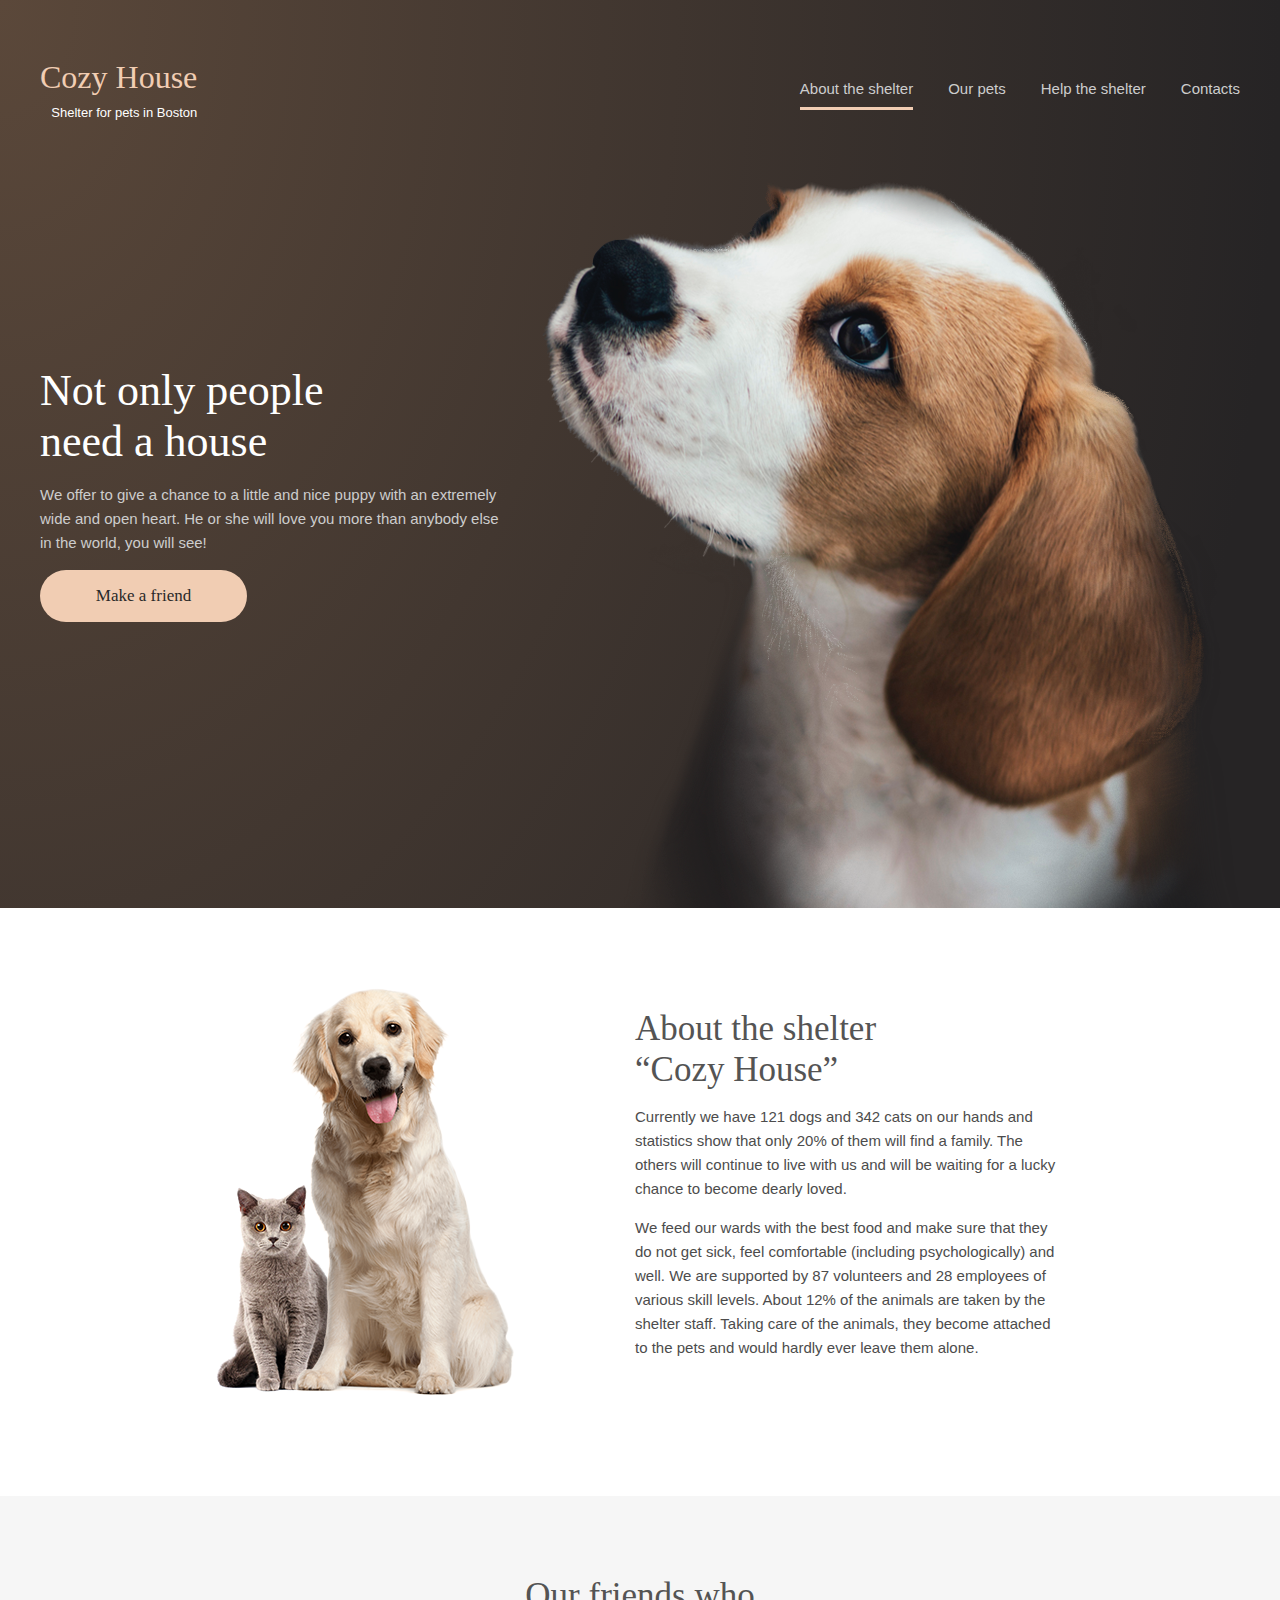
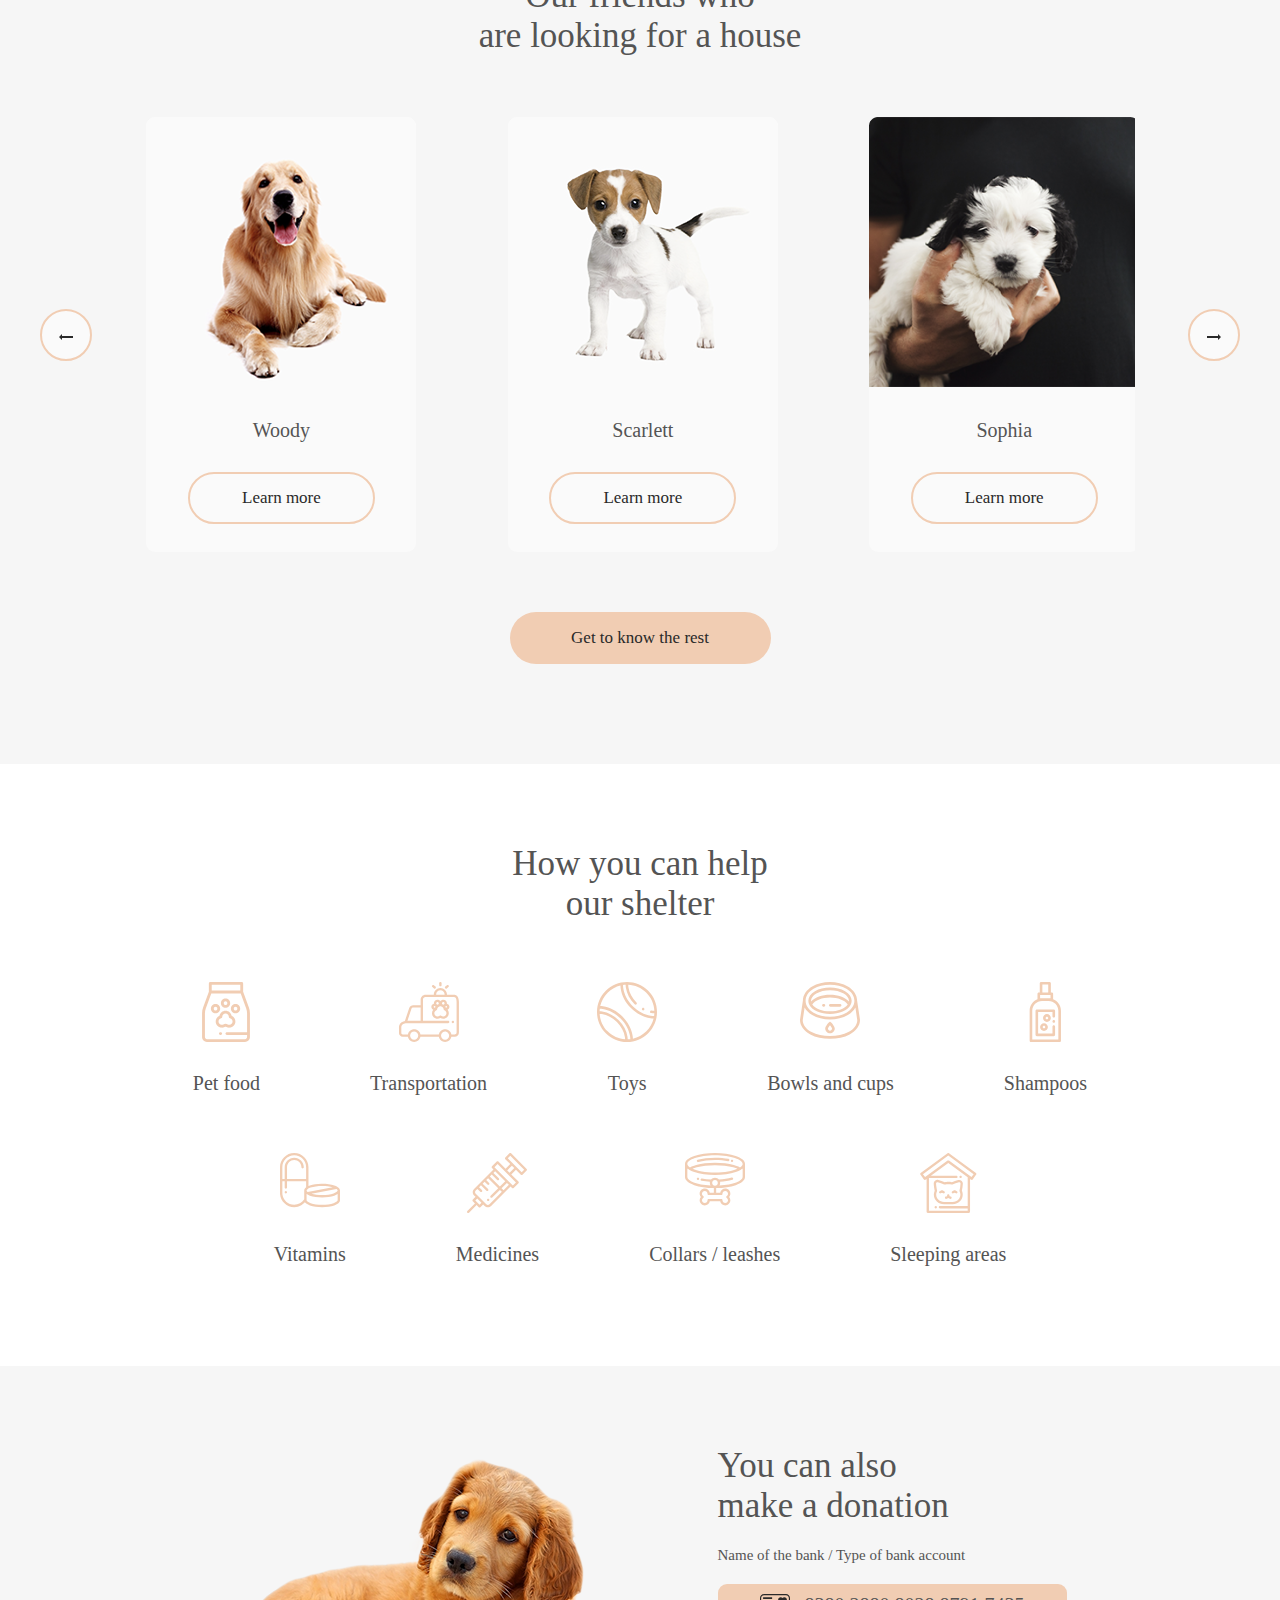
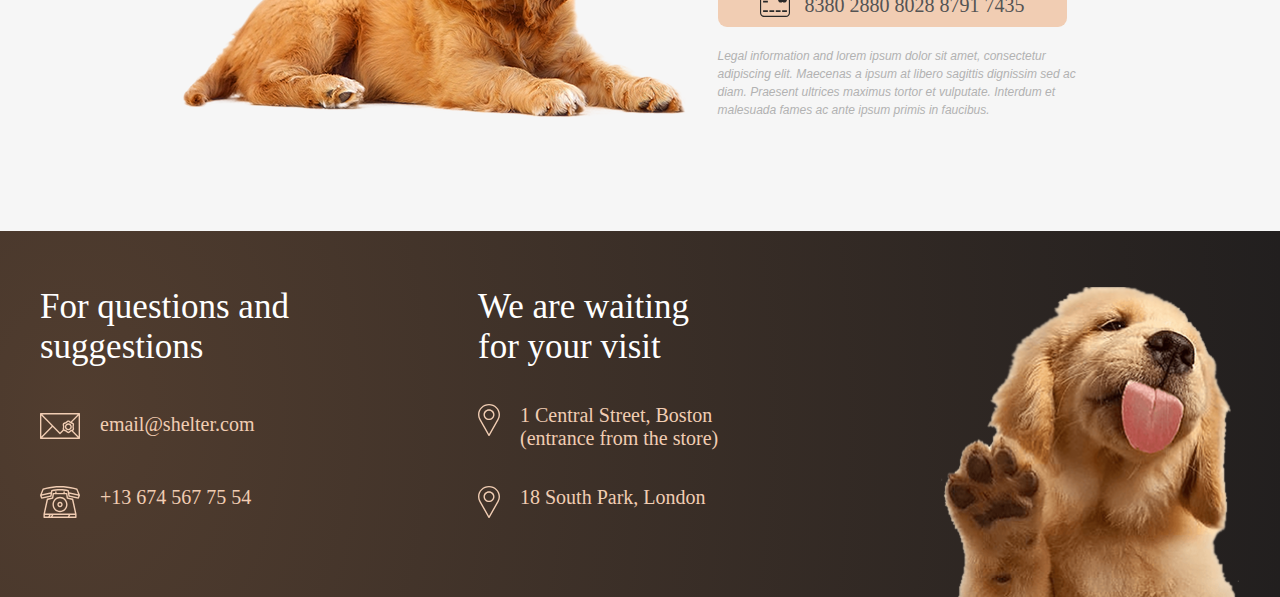
==== html/index.html @ 7e653128 "init: start shelter" ====
<!DOCTYPE html>
<html lang="en">
<head>
    <meta charset="UTF-8">
    <meta http-equiv="X-UA-Compatible" content="IE=edge">
    <meta name="viewport" content="width=device-width, initial-scale=1.0, maximum-scale=1.0, user-scalable=0">
    <link rel="stylesheet" href="../css/normalize.css">
    <link rel="stylesheet" href="../css/style.css">
    <title>Cozy House</title>
</head>
<body>

    <section class="start-background">
        <header class = "header-content">
            <div class="header-content__logo">
                <h1>Cozy House</h1>
                <div class="header-content__subtitle">Shelter for pets in Boston</div>  
            </div>
            
            <nav>
                <ul class="header-content__menu">
                    <li class="active"><a href="index.html">About the shelter</a></li>
                    <li><a href="our-pets.html">Our pets</a></li>
                    <li><a href="#help">Help the shelter</a></li>
                    <li><a href="#footer">Contacts</a></li>
                </ul>
                <div id="open" class="burger">
                    <div class="burger__line"></div>
                    <div class="burger__line"></div>
                    <div class="burger__line"></div>
                </div>     
            </nav>
        </header>
        <div class="start-screen">
            <div class="start-screen__content">
                <h2>Not only people <br> need a house</h2>
                <p class="start-screen_text text">
                    We offer to give a chance to a little and nice puppy with an 
                    extremely wide and open heart. He or she will love you more than 
                    anybody else in the world, you will see!
                </p>
                <a href="#ourfriends"><button class="lets">Make a friend</button></a>
            </div>
            <img src="../img/start-screen-puppy.png" alt="Pappy">
        </div>
    </section>

    <section class="light-xl">
        <div class="about">
            <img src="../img/about-pets.png" alt="About pets">
            <div class="about__text">
                <h3>About the shelter <br>“Cozy House”</h3>
                <p class="about__p">
                    Currently we have 121 dogs and 342 cats on our hands and statistics 
                    show that only 20% of them will find a family. The others will continue 
                    to live with us and will be waiting for a lucky chance to become 
                    dearly loved.
                </p>
                <p class="about__p">
                    We feed our wards with the best food and make sure that they do not 
                    get sick, feel comfortable (including psychologically) and well. 
                    We are supported by 87 volunteers and 28 employees of various skill 
                    levels. About 12% of the animals are taken by the shelter staff. 
                    Taking care of the animals, they become attached to the pets and 
                    would hardly ever leave them alone.
                </p>   
            </div>
        </div>
    </section>

    <section class="light-l" id="ourfriends">
        <div class="our-friends">
            <h3>Our friends who <br> are looking for a house</h3> 
            <div class="slaider">
                <div class="slaider__cards">
                    <div class="slaider__scroll">
                        <!--Тут будут карточки-->
                    </div>
                </div>
                <div class="slaider__buttons">
                    <button class="slaider__left">
                        <object type="image/svg+xml" data="../svg/Arrow-left.svg"></object>
                    </button>
                    <button class="slaider__right">
                        <object type="image/svg+xml" data="../svg/Arrow-right.svg"></object>
                    </button>
                </div>
            </div>
            <a href="our-pets.html"><button class="our-friends__rest">Get to know the rest</button></a>
        </div>
    </section>

    <section class="light-xl" id="help">
        <div class="help-content">
            <h3>How you can help <br> our shelter</h3>
            <div class="list">
                <div class="list__card">
                    <div class="list__svg">
                    <object type="image/svg+xml" data="../svg/pet-food.svg"></object> 
                    </div>
                    <h4>Pet food</h4>  
                </div>
                <div class="list__card">
                    <div class="list__svg">
                        <object type="image/svg+xml" data="../svg/transportation.svg"></object>
                    </div>
                    <h4>Transportation</h4>  
                </div>
                <div class="list__card">
                    <div class="list__svg">
                        <object type="image/svg+xml" data="../svg/toys.svg"></object>
                    </div>
                    <h4>Toys</h4>  
                </div>
                <div class="list__card">
                    <div class="list__svg">
                        <object type="image/svg+xml" data="../svg/bowls-and-cups.svg"></object>
                    </div>
                    <h4>Bowls and cups</h4>  
                </div>
                <div class="list__card">
                    <div class="list__svg">
                        <object type="image/svg+xml" data="../svg/shampoos.svg"></object>
                    </div>
                    <h4>Shampoos</h4>  
                </div>
                <div class="list__card">
                    <div class="list__svg">
                        <object type="image/svg+xml" data="../svg/vitamins.svg"></object>
                    </div>
                    <h4>Vitamins</h4>  
                </div>
                <div class="list__card">
                    <div class="list__svg">
                        <object type="image/svg+xml" data="../svg/medicines.svg"></object>
                    </div>
                    <h4>Medicines</h4>  
                </div>
                <div class="list__card">
                    <div class="list__svg">
                        <object type="image/svg+xml" data="../svg/collars-or-leashes.svg"></object>
                    </div>
                    <h4>Collars / leashes</h4>  
                </div>
                <div class="list__card">
                    <div class="list__svg">
                        <object type="image/svg+xml" data="../svg/sleeping-area.svg"></object>
                    </div>
                    <h4>Sleeping areas</h4>  
                </div>
            </div>
        </div>
    </section>

    <section class="light-l">
        <div class="donation">
            <img src="../img/donation-dog.png" alt="Donation dog">
            <div class="donstion-content">
                <h3>You can also <br> make a donation</h3>
                <h5>Name of the bank / Type of bank account</h5>
                <div class="credit-card">
                    <object type="image/svg+xml" data="../svg/credit-card.svg"></object>
                    <h4>8380 2880 8028 8791 7435</h4>
                </div>
                <p class="donation-text">
                    Legal information and lorem ipsum dolor sit amet, consectetur 
                    adipiscing elit. Maecenas a ipsum at libero sagittis dignissim 
                    sed ac diam. Praesent ultrices maximus tortor et vulputate. 
                    Interdum et malesuada fames ac ante ipsum primis in faucibus.
                </p> 
            </div>
        </div>
    </section>
    
    <footer id="footer">
        <div class="footer-content">
            <div class="footer-content__contacts">
                <h3 class="contacts">For questions and suggestions</h3>
                <div class="footer-content__data">
                    <a href = "mailto: email@shelter.com">
                        <span>
                            <object type="image/svg+xml" data="../svg/mail.svg"></object>    
                        </span>
                    </a>
                    <h4 class="contacts__content">
                        <a href = "mailto: email@shelter.com">
                            email@shelter.com
                        </a>
                    </h4>
                </div>
                <div class="footer-content__data">
                    <a href="tel:+136745677554">
                        <span>
                            <object type="image/svg+xml" data="../svg/phone.svg"></object>
                        </span>
                    </a>
                    <h4 class="contacts__content">
                        <a href="tel:+136745677554">
                            +13 674 567 75 54    
                        </a>
                    </h4>
                </div>
            </div>
            <div class="footer-content__locations">
                <h3 class="contacts">We are waiting <br> for your visit</h3>
                <div class="footer-content__data">
                    <a href="https://goo.gl/maps/kzicEPVbhdgqaN3P7">
                        <span>
                            <object type="image/svg+xml" data="../svg/pin.svg"></object>    
                        </span>  
                    </a>
                    <h4 class="contacts__content">
                        <a href="https://goo.gl/maps/kzicEPVbhdgqaN3P7">
                            1 Central Street, Boston <br> (entrance from the store)
                        </a>
                    </h4>
                </div>
                <div class="footer-content__data">
                    <a href="https://goo.gl/maps/3ALfDhdPq3xuAwoS7">
                        <span>
                            <object type="image/svg+xml" data="../svg/pin.svg"></object>
                        </span>  
                    </a>
                    <h4 class="contacts__content">
                        <a href="https://goo.gl/maps/3ALfDhdPq3xuAwoS7">
                            18 South Park, London    
                        </a>
                    </h4>
                </div>
            </div>
            <img src="../img/footer-puppy.png" alt="Puppy">
        </div>
    </footer>
    <!-- <div class="modal-window">
        <div class="modal">
            <img src="../img/pets-jennifer.png" alt="Pet photo">
            <div class="modal__content">
                <h3>Jennifer</h3>
                <h4>Dog - Labrador</h4>
                <h5>
                    Jennifer is a sweet 2 months old Labrador that is patiently 
                    waiting to find a new forever home. This girl really enjoys 
                    being able to go outside to run and play, but won't hesitate 
                    to play up a storm in the house if she has all of her favorite 
                    toys.
                </h5>
                
                <ul class="modal__content__list">
                    <li><b>Age:</b> 2 months</li>
                    <li><b>Inoculations:</b> none</li>
                    <li><b>Diseases:</b> none</li>
                    <li><b>Parasites:</b> none</li>
                </ul>
            </div>
        </div>
        <button class="modal__close">
            <object type="image/svg+xml" data="../svg/Vector.svg"></object>
        </button>
    </div> -->
    
    <!-- <div class="burger-menu">
        <header class = "header-content">
            <div class="header-content__logo">
                <h1>Cozy House</h1>
                <div class="header-content__subtitle">Shelter for pets in Boston</div>  
            </div>
            <nav>
                <div id="close" class="burger">
                    <div class="burger__line"></div>
                    <div class="burger__line"></div>
                    <div class="burger__line"></div>
                </div>     
            </nav>
        </header>
        <nav>
            <ul class="burger-menu__list">
                <li class="active"><a href="index.html">About the shelter</a></li>
                <li><a href="our-pets.html">Our pets</a></li>
                <li><a href="#help">Help the shelter</a></li>
                <li><a href="#footer">Contacts</a></li>
            </ul>     
        </nav>
    </div> -->

    <script src="../js/scroll.js"></script>
    <script src="../js/burger.js"></script>
    <script src="../js/app.js"></script>
    
</body>
</html>
---- css/style.css ----
html {
  scroll-behavior: smooth;
}

body {
  margin: 0;
  padding: 0;
  font-size: 10px;
}

.about__p {
  font-family: Arial, Helvetica, sans-serif;
  font-weight: 400px;
  color: #4C4C4C;
  font-size: 1.5em;
  line-height: 24px;
  font-style: normal;
}

.text {
  font-family: Arial, Helvetica, sans-serif;
  font-weight: 400px;
  color: #CDCDCD;
  font-size: 1.5em;
  line-height: 24px;
  font-style: normal;
}

.donation-text {
  font-family: Arial, Helvetica, sans-serif;
  font-weight: 400px;
  color: #B2B2B2;
  font-size: 1.2em;
  line-height: 18px;
  font-style: italic;
}

@media (max-width: 768px) {
  .start-screen_text {
    padding: 45px 0;
    margin: 0;
  }
}
@media (max-width: 360px) {
  .start-screen_text {
    max-width: 300px;
    margin: 0 auto;
    padding: 45px 0;
  }
}
@media (max-width: 360px) {
  .donation-description {
    text-align: justify;
    margin: 20px 0;
  }
}
.pet-name {
  font-family: Georgia, "Times New Roman", Times, serif;
  font-weight: 400px;
  font-size: 2em;
  color: #545454;
  margin: 30px 0;
}

h1 {
  margin: 0;
  padding: 0;
  font-family: Georgia, "Times New Roman", Times, serif;
  font-weight: 400;
  font-style: normal;
  font-size: 3.2em;
  color: #F1CDB3;
  letter-spacing: 6%;
}

.logo_subtitle {
  padding-top: 10px;
  font-family: Georgia, "Times New Roman", Times, serif;
  font-weight: 400;
  font-style: normal;
  font-size: 1.3em;
  color: #F1CDB3;
}

h2 {
  margin: 0;
  padding: 0;
  font-family: Georgia, "Times New Roman", Times, serif;
  font-weight: 400;
  font-style: normal;
  font-size: 4.4em;
  color: #FFFFFF;
}

h3 {
  margin: 0;
  padding: 0;
  font-family: Georgia, "Times New Roman", Times, serif;
  font-weight: 400;
  font-style: normal;
  font-size: 3.5em;
  color: #545454;
}

.contacts {
  color: #FFFFFF;
}

h4 {
  font-family: Georgia, "Times New Roman", Times, serif;
  font-weight: 400;
  font-style: normal;
  font-size: 2em;
  line-height: 23px;
  color: #545454;
  padding: 0;
  margin: 0;
}

.contacts__content {
  color: #F1CDB3;
  padding-left: 20px;
}

h5 {
  margin: 20px 0px;
  font-family: Georgia, "Times New Roman", Times, serif;
  font-weight: 400;
  font-style: normal;
  font-size: 1.5em;
  color: #545454;
}

button {
  border: none;
  border-radius: 100px;
  color: #292929;
  font-family: Georgia, "Times New Roman", Times, serif;
  font-size: 1.7em;
  font-style: normal;
  font-weight: 400;
  line-height: 2.21em;
  background-color: #FAFAFA;
  border: 2px solid #F1CDB3;
  height: 52px;
  width: 187px;
  transition: all 0.5s ease;
  cursor: pointer;
}

button:hover {
  background-color: #FDDCC4;
  border: #FDDCC4;
}

.lets {
  background-color: #F1CDB3;
  border: none;
  width: 207px;
  height: 52px;
  transition: all 0.5s ease;
}
.lets a {
  text-decoration: none;
  transition: all 0.5s ease;
  color: #292929;
  font-family: Georgia, "Times New Roman", Times, serif;
  font-size: 17px;
}

.our-friends__rest {
  background-color: #F1CDB3;
  border: none;
  height: 52px;
  width: 261px;
}
.our-friends__rest a {
  text-decoration: none;
  color: #292929;
  font-family: Georgia, "Times New Roman", Times, serif;
}

.slaider__left {
  width: 52px;
  z-index: 2;
}

.slaider__right {
  width: 52px;
  z-index: 2;
}

.modal__close {
  width: 52px;
  margin-left: -10px;
  background: none;
}

.list {
  max-width: 1086px;
  margin: 0 auto;
  display: flex;
  flex-wrap: wrap;
  justify-content: center;
}
@media (max-width: 768px) {
  .list {
    display: flex;
    justify-content: space-between;
    max-width: 630px;
    height: 449px;
    margin-top: 60px;
  }
}
@media (max-width: 360px) {
  .list {
    height: 585px;
    max-width: 290px;
    margin-top: 12px;
    margin-bottom: 42px;
  }
}

.list__card {
  display: inline-block;
  text-align: center;
  vertical-align: bottom;
  margin: 0 50px;
  padding: 58px 5px 0px 5px;
}
@media (max-width: 768px) {
  .list__card {
    display: block;
    width: 170px;
    margin: 0px;
    padding: 0;
  }
}
@media (max-width: 360px) {
  .list__card {
    display: block;
    max-width: 130px;
    height: 87px;
    margin-top: 30px;
    padding: 0;
    text-align: center;
  }
}
@media (max-width: 360px) {
  .list__card h4 {
    font-size: 15px;
  }
}

.list__svg {
  height: 60px;
  margin-bottom: 30px;
}
@media (max-width: 360px) {
  .list__svg {
    height: 50px;
    width: 50px;
    margin: 0 auto 20px;
  }
}

.card {
  display: inline-block;
  text-align: center;
  background-color: #FAFAFA;
  height: 435px;
  transition: 1s;
  border-radius: 9px;
}
.card.card_show {
  opacity: 1;
}
.card button {
  margin-bottom: 30px;
}

.our-pets__cards {
  max-width: 1200px;
  margin: 0 auto;
  padding-top: 45px;
  display: flex;
  justify-content: space-between;
  flex-wrap: wrap;
}
@media (max-width: 768px) {
  .our-pets__cards {
    max-width: 580px;
    height: 1365px;
  }
}
@media (max-width: 360px) {
  .our-pets__cards {
    max-width: 270px;
  }
}

.credit-card {
  display: flex;
  justify-content: center;
  align-items: center;
  height: 43px;
  width: 349px;
  top: 147px;
  border-radius: 9px;
  padding: 10px, 15px;
  background: #F1CDB3;
  margin-bottom: 20px;
}
@media (max-width: 360px) {
  .credit-card {
    max-width: 281px;
    margin: 0 auto;
  }
}
.credit-card object {
  margin-right: 15px;
}

.slaider__cards {
  margin: 0 auto;
  height: 435px;
  max-width: 990px;
  overflow: hidden;
  background-color: #F6F6F6;
  z-index: 1;
}

@media (max-width: 768px) {
  .slaider__cards {
    max-width: 580px;
  }
}
@media (max-width: 360px) {
  .slaider__cards {
    max-width: 270px;
  }
}
.slaider {
  max-width: 1200px;
  height: 435px;
  margin: 60px auto;
}
@media (max-width: 768px) {
  .slaider {
    max-width: 708px;
    flex-direction: column;
    align-items: center;
    height: 437px;
    margin: 42px auto 60px;
  }
}
@media (max-width: 360px) {
  .slaider {
    height: 507px;
    margin: 42px auto;
  }
}

.slaider__scroll {
  margin: 0 auto;
  height: 435px;
  width: 2800px;
  display: flex;
  justify-content: space-between;
  position: relative;
  left: -360px;
}
@media (max-width: 768px) {
  .slaider__scroll {
    max-width: 2440px;
    left: -310px;
  }
}
@media (max-width: 360px) {
  .slaider__scroll {
    max-width: 2160px;
    left: -270px;
  }
}

.slaider__buttons {
  position: relative;
  bottom: 243px;
  max-width: 1200px;
  display: flex;
  justify-content: space-between;
  z-index: 10;
}
@media (max-width: 768px) {
  .slaider__buttons {
    max-width: 708px;
  }
}
@media (max-width: 360px) {
  .slaider__buttons {
    margin: 20px auto 0;
    max-width: 184px;
    position: static;
    bottom: 0px;
  }
}

.modal-window {
  position: fixed;
  width: 952px;
  height: 552px;
  display: flex;
  z-index: 20;
  transition: 1s;
  opacity: 0;
  transform: translateY(-20px);
}
.modal-window.modal-window_show {
  opacity: 1;
  transform: translateY(0px);
}
.modal-window .modal {
  margin-top: 52px;
  width: 900px;
  height: 500px;
  border-radius: 9px;
  background-color: #FAFAFA;
  display: flex;
  justify-content: space-between;
}
.modal-window .modal .modal__content {
  width: 350px;
  height: 362px;
  margin-top: 50px;
  margin-right: 20px;
}
.modal-window .modal .modal__content h3 {
  color: black;
}
.modal-window .modal .modal__content h4 {
  padding-top: 10px;
  color: black;
}
.modal-window .modal .modal__content h5 {
  margin: 0;
  padding-top: 40px;
  color: black;
}
.modal-window .modal .modal__content .modal__content__list {
  padding-inline-start: 15px;
  margin-top: 40px;
  font-size: 1.5em;
  font-family: Georgia, "Times New Roman", Times, serif;
  color: black;
}
.modal-window .modal .modal__content .modal__content__list ::marker {
  color: #F1CDB3;
  font-size: 14px;
}
.modal-window .modal .modal__content .modal__content__list li {
  padding: 5px 0;
}

.blackout {
  position: fixed;
  top: 0px;
  left: 0px;
  width: 100%;
  height: 100%;
  display: flex;
  align-items: center;
  justify-content: center;
  background-color: rgba(41, 41, 41, 0.6);
  z-index: 10;
}

.paginator {
  margin: 45px auto 100px;
  width: 340px;
  height: 52px;
  display: flex;
  justify-content: space-between;
}
@media (max-width: 360px) {
  .paginator {
    max-width: 300px;
    margin: 42px auto;
  }
}

.paginator__button {
  width: 52px;
}

.inactive {
  width: 52px;
  border: 2px solid #CDCDCD;
  color: #CDCDCD;
  cursor: auto;
}
.inactive:hover {
  background: none;
  border: 2px solid #CDCDCD;
}

.burger {
  height: 22px;
  display: flex;
  flex-direction: column;
  justify-content: space-between;
  transition: all 1s ease;
}
@media (min-width: 360px) {
  .burger {
    display: none;
  }
}

.active-burger {
  transform: rotate(-90deg);
}

.burger__line {
  width: 30px;
  height: 2px;
  background-color: #F1CDB3;
}

.burger__line_page2 {
  width: 30px;
  height: 2px;
  background-color: black;
}

.burger-menu {
  position: fixed;
  top: 0;
  display: flex;
  flex-direction: column;
  width: 320px;
  height: 100%;
  overflow: auto;
  background-color: #292929;
  transition: all 1s ease;
  opacity: 0;
}
.burger-menu .header-content {
  margin-bottom: 0px;
}
.burger-menu.burger-menu_show {
  opacity: 1;
  transform: translateX(-320px);
  position: fixed;
  top: 0;
}
@media (min-width: 360px) {
  .burger-menu {
    display: none;
  }
}

.burger-menu__list {
  text-align: center;
  max-width: 243px;
  height: 327px;
  margin: 158px auto 0;
  padding-inline-start: 0;
}
.burger-menu__list li {
  margin-bottom: 43px;
  list-style: none;
}
.burger-menu__list li.active {
  border-bottom: solid 3px #F1CDB3;
}
.burger-menu__list li a {
  text-decoration: none;
  font-family: Arial, Helvetica, sans-serif;
  font-weight: 400px;
  color: #FAFAFA;
  font-size: 3.2em;
  line-height: 160%;
  font-style: normal;
}

.blackout-burger {
  position: fixed;
  top: 0px;
  left: 0px;
  width: 100%;
  height: 100%;
  display: flex;
  align-items: center;
  justify-content: center;
  background-color: rgba(41, 41, 41, 0.6);
  z-index: 10;
}

.start-background {
  background: radial-gradient(100% 215.42% at 0% 0%, #5B483A 0%, #262425 100%), linear-gradient(0deg, #211F20, #211F20);
}

.start-screen {
  display: flex;
  justify-content: space-between;
  align-items: center;
  max-width: 1200px;
  margin: 0 auto;
  padding-top: 60px;
}
@media (max-width: 768px) {
  .start-screen {
    flex-direction: column;
    height: 1015px;
    padding-top: 0px;
  }
  .start-screen img {
    width: 569px;
    height: 593px;
    bottom: 0px;
  }
}
@media (max-width: 360px) {
  .start-screen {
    max-width: 300px;
    height: 673px;
    flex-direction: column;
    text-align: center;
    margin: 0 auto;
    padding: 0;
  }
  .start-screen img {
    padding-left: 10px;
    width: 260px;
    height: 272px;
  }
}

.start-screen__content {
  width: 460px;
  padding-bottom: 100px;
}
@media (max-width: 360px) {
  .start-screen__content {
    margin-bottom: 105px;
    margin-top: 0px;
    padding: 0;
    height: 296px;
  }
  .start-screen__content h2 {
    font-size: 2.5em;
    line-height: 130%;
  }
  .start-screen__content p {
    font-size: 1.5em;
  }
}

.light-xl {
  background-color: #FFFFFF;
}

.about {
  display: flex;
  justify-content: space-between;
  align-items: center;
  max-width: 850px;
  height: 408px;
  padding-top: 80px;
  padding-bottom: 100px;
  margin: 0 auto;
}
@media (max-width: 768px) {
  .about {
    flex-direction: column-reverse;
    max-width: 437px;
    height: 868px;
    margin: 0 auto;
  }
}
@media (max-width: 360px) {
  .about {
    flex-direction: column-reverse;
    max-width: 300px;
    height: 875px;
    margin: 0 auto;
    padding: 42px 0;
  }
  .about h3 {
    text-align: center;
  }
  .about p {
    text-align: justify;
  }
}

.about__text {
  max-width: 430px;
}

.light-l {
  background-color: #F6F6F6;
}

.our-friends {
  max-width: 1200px;
  padding-top: 80px;
  padding-bottom: 100px;
  text-align: center;
  margin: 0 auto;
}
@media (max-width: 360px) {
  .our-friends {
    padding-top: 42px;
    padding-bottom: 42px;
  }
}

@media (max-width: 360px) {
  h3 {
    font-size: 25px;
  }
}
.help-content {
  max-width: 1200px;
  padding-top: 80px;
  padding-bottom: 100px;
  text-align: center;
  margin: 0 auto;
}
@media (max-width: 360px) {
  .help-content {
    margin-top: 42px;
    margin-bottom: 42px;
    padding-top: 0px;
    padding-bottom: 0px;
    height: 661px;
  }
}

.donation {
  display: flex;
  justify-content: space-between;
  align-items: center;
  max-width: 915px;
  margin: 0 auto;
  padding-top: 80px;
  padding-bottom: 100px;
}
@media (max-width: 768px) {
  .donation {
    flex-direction: column-reverse;
    max-width: 505px;
  }
}
@media (max-width: 360px) {
  .donation {
    padding-top: 42px;
    padding-bottom: 42px;
  }
}
@media (max-width: 360px) {
  .donation img {
    width: 260px;
    height: 135.2px;
    margin-top: 22px;
  }
}

.donstion-content {
  width: 380px;
  float: left;
}
@media (max-width: 768px) {
  .donstion-content {
    margin-bottom: 60px;
  }
}
@media (max-width: 360px) {
  .donstion-content {
    max-width: 300px;
    margin: 0 auto;
    text-align: center;
  }
  .donstion-content h4 {
    font-size: 1.5em;
  }
}

.our-pets {
  margin: 0 auto;
  display: flex;
  justify-content: center;
  background-color: #F6F6F6;
}

.our-pets__content {
  text-align: center;
  padding-top: 80px;
}
@media (max-width: 360px) {
  .our-pets__content {
    max-width: 300px;
    padding-top: 42px;
  }
}

footer {
  background: radial-gradient(110.67% 538.64% at 5.73% 50%, #513D2F 0%, #1A1A1C 100%), linear-gradient(0deg, #211F20, #211F20);
}

.footer-content {
  display: flex;
  justify-content: space-between;
  max-width: 1200px;
  margin: 0 auto;
  padding-top: 56px;
}
@media (max-width: 768px) {
  .footer-content {
    flex-wrap: wrap;
    justify-content: center;
    max-width: 708px;
    padding-top: 30px;
  }
}

.footer-content__contacts {
  display: flex;
  justify-content: space-between;
  flex-direction: column;
  max-width: 278px;
  height: 234px;
}
@media (max-width: 768px) {
  .footer-content__contacts {
    margin-bottom: 40px;
  }
}
@media (max-width: 360px) {
  .footer-content__contacts {
    max-width: 278px;
    height: 208px;
    text-align: center;
  }
}

.footer-content__locations {
  width: 302px;
  height: 234px;
  display: flex;
  justify-content: space-between;
  flex-direction: column;
}
@media (max-width: 768px) {
  .footer-content__locations {
    padding-left: 60px;
  }
}
@media (max-width: 360px) {
  .footer-content__locations {
    text-align: center;
    max-width: 300px;
    height: 222px;
    margin-bottom: 40px;
    padding-left: 0px;
  }
}

.footer-content__data {
  display: flex;
}
.footer-content__data a {
  display: inline-block;
  position: relative;
  z-index: 1;
}
.footer-content__data a span {
  display: inline-block;
}
.footer-content__data a span object {
  position: relative;
  z-index: -1;
}
@media (max-width: 360px) {
  .footer-content__data {
    margin: 0 auto;
  }
}

.contacts__content a {
  text-decoration: none;
  color: #F1CDB3;
  padding-left: 20px;
  font-family: Georgia, "Times New Roman", Times, serif;
  padding: 0;
  margin: 0;
}

.header-content {
  max-width: 1200px;
  height: 60px;
  padding-top: 60px;
  display: flex;
  justify-content: space-between;
  align-items: center;
  margin: 0 auto;
  z-index: 30;
}

@media (max-width: 768px) {
  .header-content {
    max-width: 708px;
    padding-top: 30px;
    margin-left: 10px;
    margin-right: 53px;
    margin-bottom: 60px;
  }
}
ul.header-content__menu {
  display: flex;
}
ul.header-content__menu li {
  margin-left: 35px;
}
@media (max-width: 360px) {
  ul.header-content__menu {
    display: none;
  }
}

ul.header-content__menu li {
  list-style: none;
}
ul.header-content__menu li.active {
  border-bottom: solid 3px #F1CDB3;
}
ul.header-content__menu li a {
  text-decoration: none;
  transition: all 0.5s ease;
  font-family: Arial, Helvetica, sans-serif;
  font-weight: 400px;
  color: #CDCDCD;
  font-size: 1.5em;
  line-height: 2.4em;
  font-style: normal;
}
@media (max-width: 360px) {
  ul.header-content__menu {
    display: none;
  }
}

.header-content__subtitle {
  padding-top: 10px;
  color: #FFFFFF;
  font-family: Arial, Helvetica, sans-serif;
  font-size: 1.3em;
  letter-spacing: 10%;
}

.header-ourpet {
  max-width: 1200px;
  height: 60px;
  display: flex;
  justify-content: space-between;
  align-items: center;
  margin: 0 auto;
  padding: 30px 0;
}
@media (max-width: 768px) {
  .header-ourpet {
    max-width: 708px;
  }
}
@media (max-width: 360px) {
  .header-ourpet {
    max-width: 260px;
    margin-left: 10px;
    margin-right: 50px;
  }
}

.header-ourpet__title_black {
  margin: 0;
  padding: 0;
  font-family: Georgia, "Times New Roman", Times, serif;
  font-weight: 400;
  font-style: normal;
  font-size: 3.2em;
  color: #545454;
  letter-spacing: 6%;
}

.header-ourpet__subtitle_black {
  padding-top: 10px;
  margin: 0;
  font-family: Georgia, "Times New Roman", Times, serif;
  font-weight: 400;
  font-style: normal;
  font-size: 1.3em;
  color: #292929;
}

.header-ourpet__menu {
  display: flex;
}
.header-ourpet__menu li {
  margin-left: 35px;
}
@media (max-width: 360px) {
  .header-ourpet__menu {
    display: none;
  }
}

ul.header-ourpet__menu li {
  list-style: none;
}
ul.header-ourpet__menu li.active-ourpet {
  border-bottom: solid 3px #F1CDB3;
}
ul.header-ourpet__menu li.active-ourpet a {
  color: #292929;
}
ul.header-ourpet__menu li a {
  text-decoration: none;
  font-family: Arial, Helvetica, sans-serif;
  font-weight: 400px;
  color: #545454;
  font-size: 1.5em;
  line-height: 2.4em;
  font-style: normal;
}
@media (max-width: 360px) {
  ul.header-ourpet__menu li {
    display: none;
  }
}

.active {
  color: #292929;
}

.wrap {
  margin: 0 auto;
  width: 1280px;
  height: 120px;
  display: flex;
  align-items: center;
  justify-content: center;
}

.header-content__logo {
  text-align: right;
}

.header-ourpet__logo {
  text-align: right;
}

/*# sourceMappingURL=style.css.map */
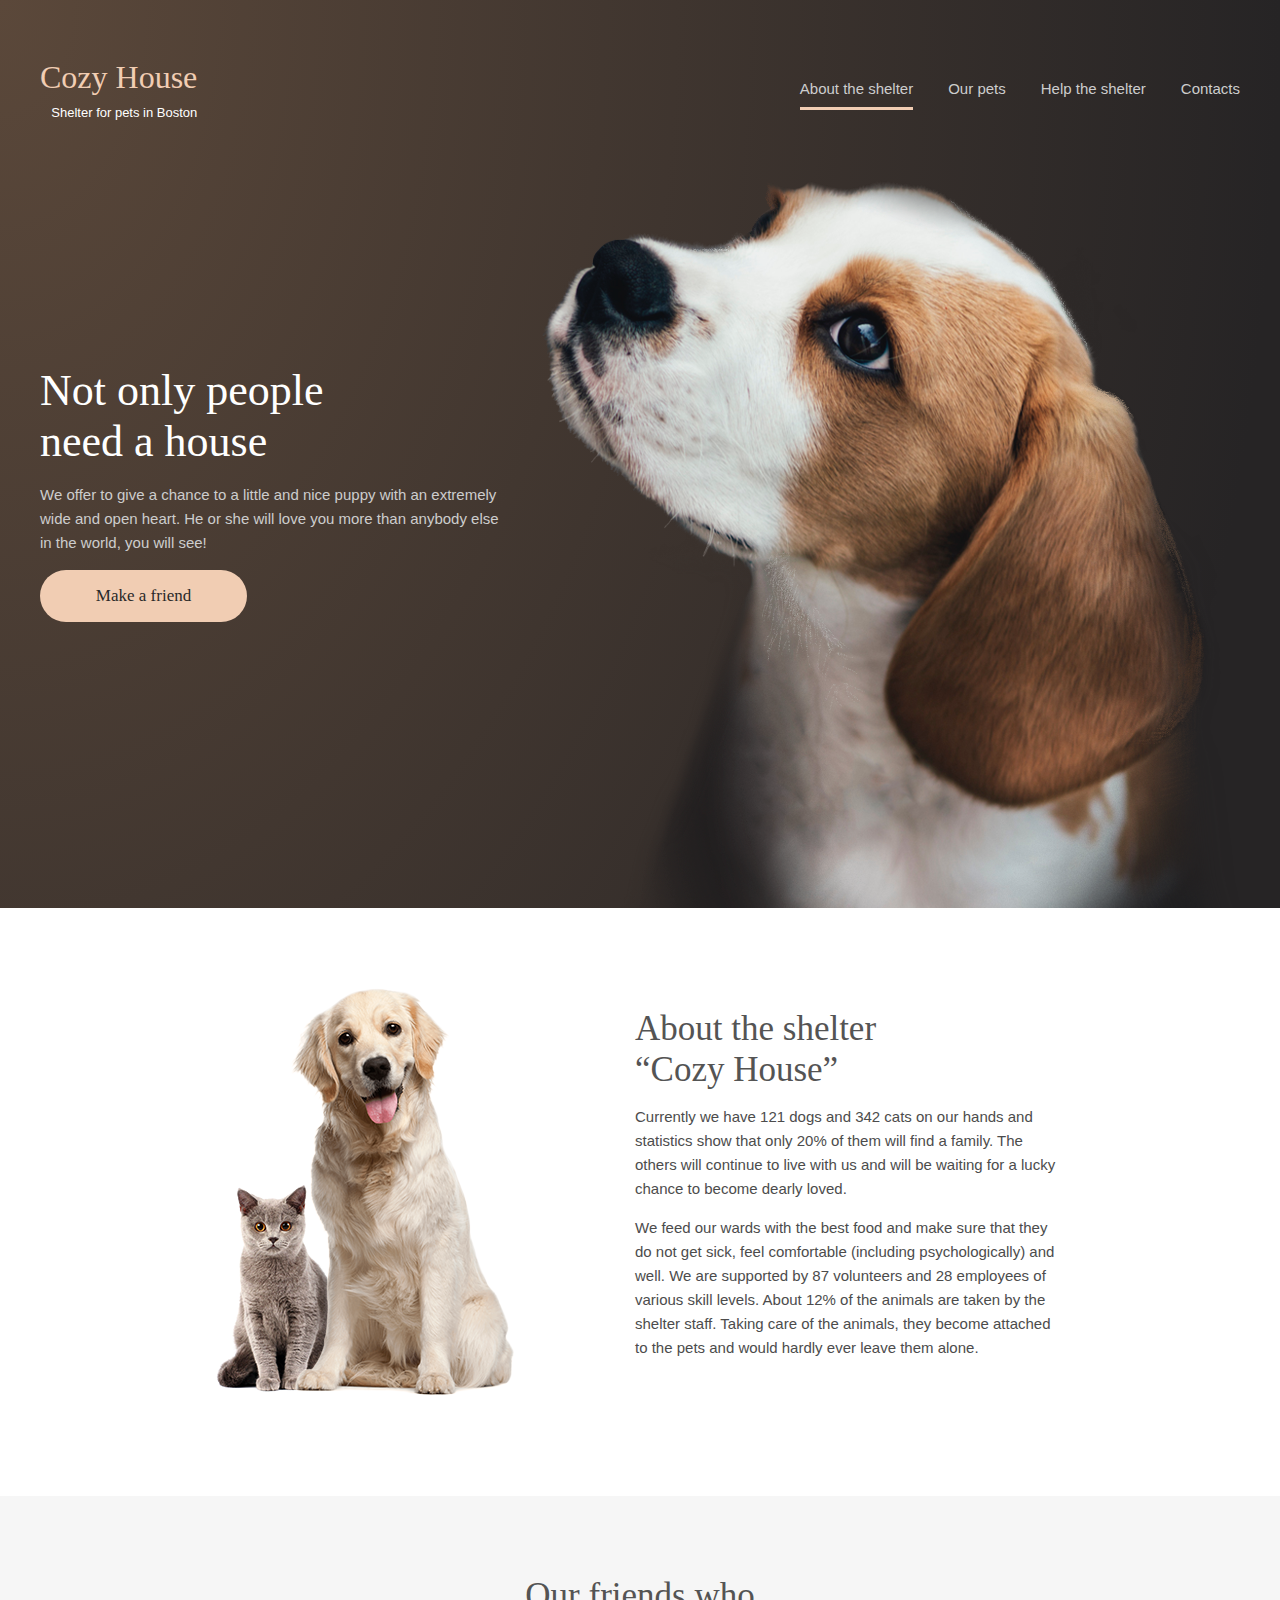
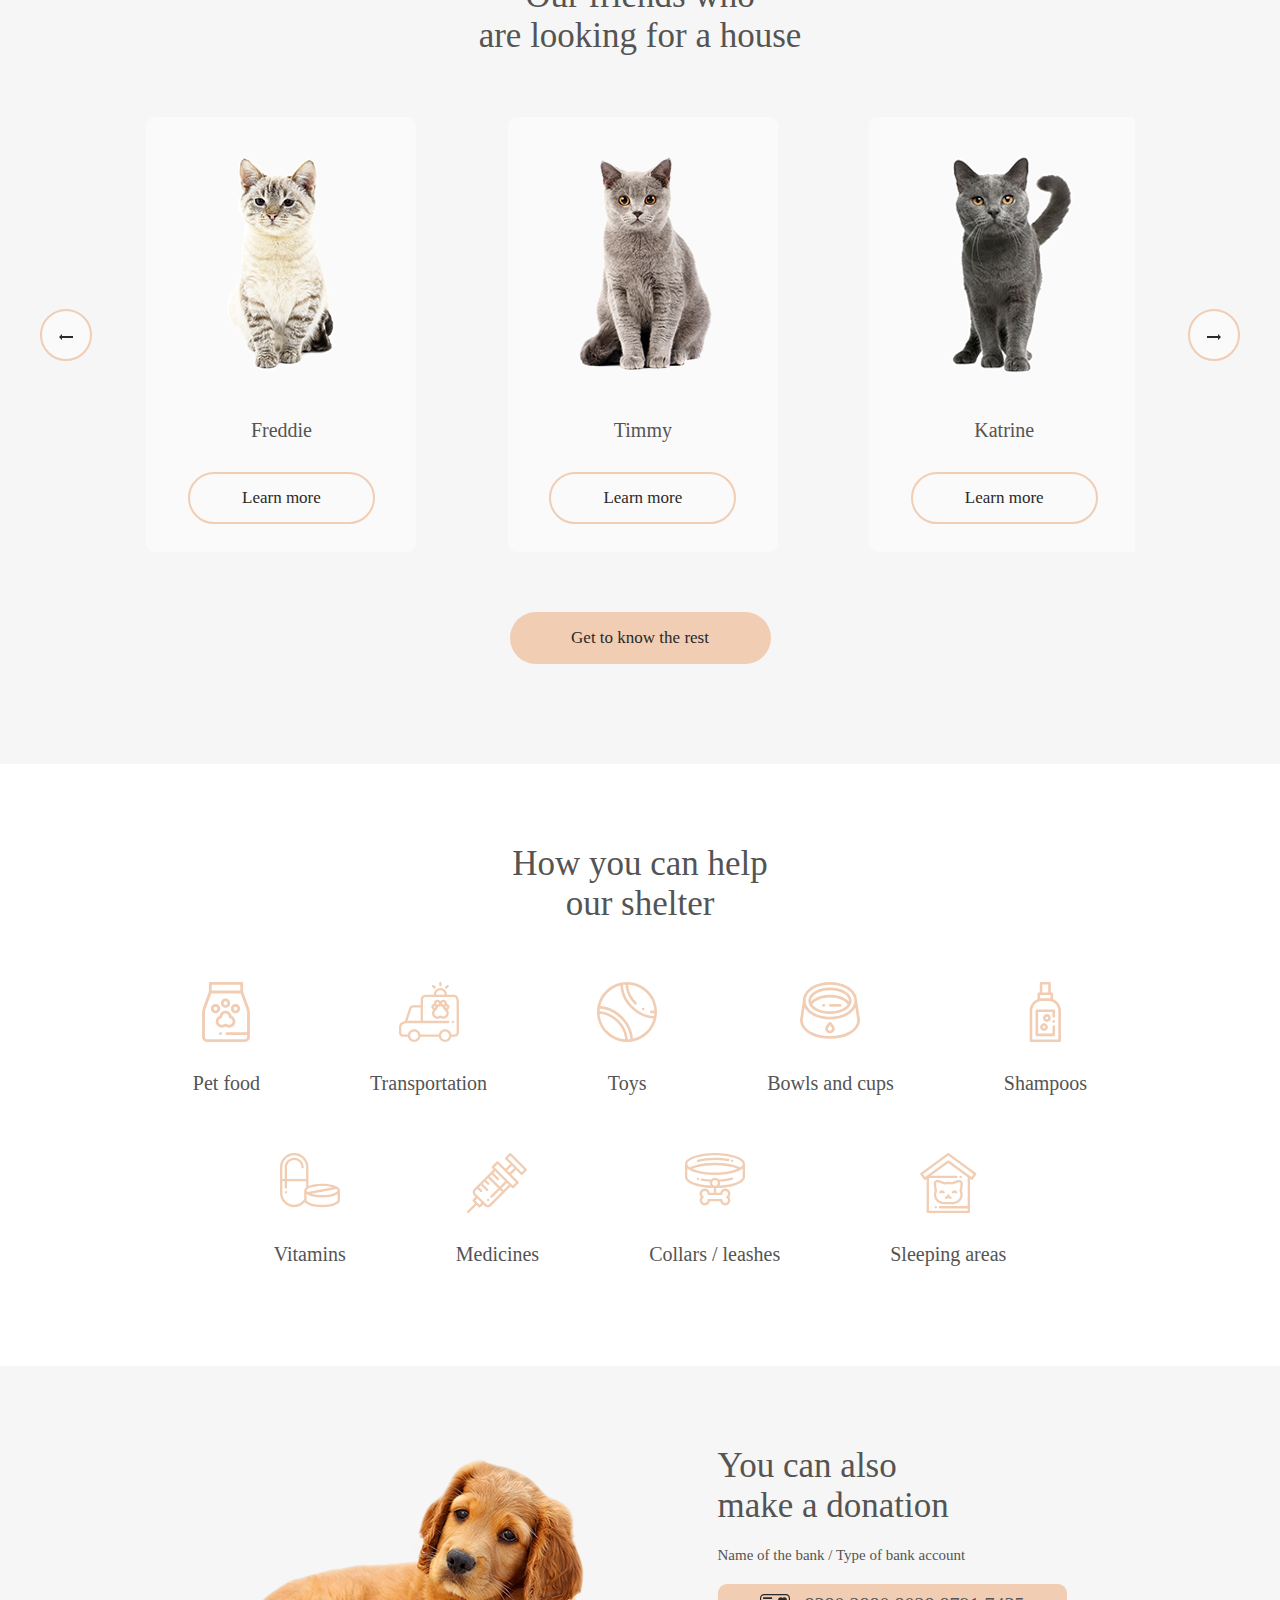
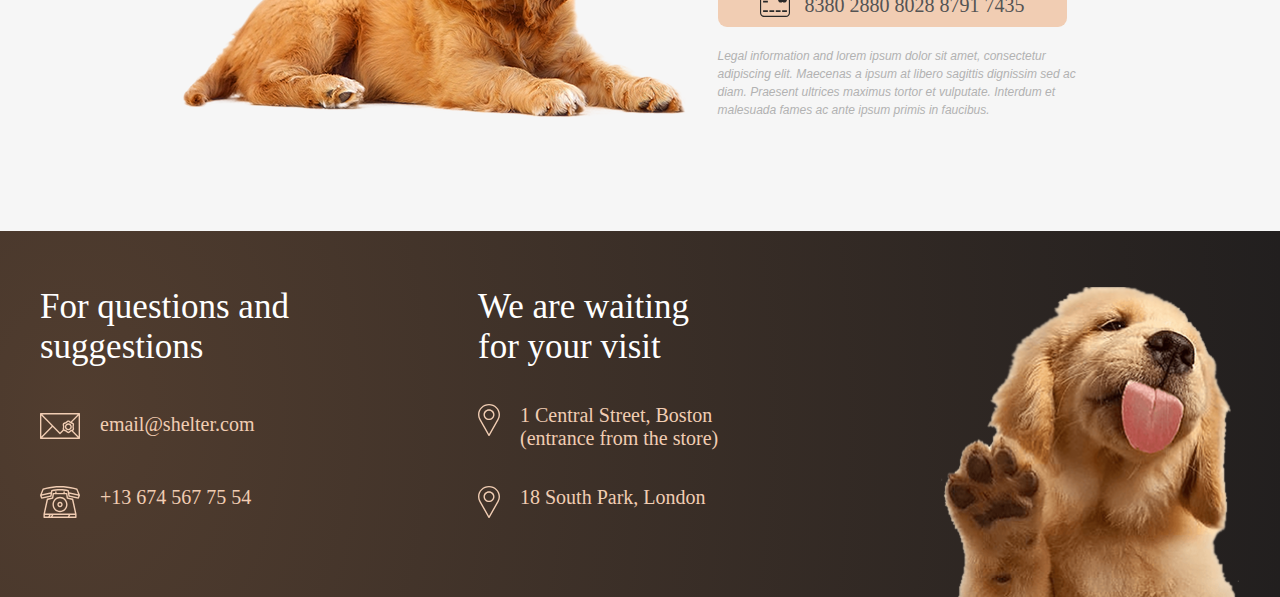
==== commit f3b00c04: "feat: added responsive web-design" ====
--- a/html/index.html
+++ b/html/index.html
@@ -11,7 +11,7 @@
 <body>
 
     <section class="start-background">
-        <header class = "header-content">
+        <header class="header-content">
             <div class="header-content__logo">
                 <h1>Cozy House</h1>
                 <div class="header-content__subtitle">Shelter for pets in Boston</div>  
@@ -79,10 +79,10 @@
                 </div>
                 <div class="slaider__buttons">
                     <button class="slaider__left">
-                        <object type="image/svg+xml" data="../svg/Arrow-left.svg"></object>
+                        <img src="../svg/Arrow-left.svg">
                     </button>
                     <button class="slaider__right">
-                        <object type="image/svg+xml" data="../svg/Arrow-right.svg"></object>
+                        <img src="../svg/Arrow-right.svg">
                     </button>
                 </div>
             </div>
@@ -258,7 +258,7 @@
         </button>
     </div> -->
     
-    <!-- <div class="burger-menu">
+    <div class="burger-menu burger-menu_hidden">
         <header class = "header-content">
             <div class="header-content__logo">
                 <h1>Cozy House</h1>
@@ -280,11 +280,14 @@
                 <li><a href="#footer">Contacts</a></li>
             </ul>     
         </nav>
-    </div> -->
-
+    </div>
+    <div class="blackout-burger"></div>
+
+    
+    <script src="../js/modal.js"></script>
     <script src="../js/scroll.js"></script>
     <script src="../js/burger.js"></script>
-    <script src="../js/app.js"></script>
+    <script src="../js/slider.js"></script>
     
 </body>
 </html>--- a/css/style.css
+++ b/css/style.css
@@ -195,6 +195,11 @@
   margin-left: -10px;
   background: none;
 }
+@media (max-width: 360px) {
+  .modal__close {
+    margin-left: -21px;
+  }
+}
 
 .list {
   max-width: 1086px;
@@ -203,7 +208,7 @@
   flex-wrap: wrap;
   justify-content: center;
 }
-@media (max-width: 768px) {
+@media (max-width: 840px) {
   .list {
     display: flex;
     justify-content: space-between;
@@ -212,7 +217,7 @@
     margin-top: 60px;
   }
 }
-@media (max-width: 360px) {
+@media (max-width: 509px) {
   .list {
     height: 585px;
     max-width: 290px;
@@ -228,7 +233,7 @@
   margin: 0 50px;
   padding: 58px 5px 0px 5px;
 }
-@media (max-width: 768px) {
+@media (max-width: 840px) {
   .list__card {
     display: block;
     width: 170px;
@@ -236,7 +241,7 @@
     padding: 0;
   }
 }
-@media (max-width: 360px) {
+@media (max-width: 509px) {
   .list__card {
     display: block;
     max-width: 130px;
@@ -246,7 +251,7 @@
     text-align: center;
   }
 }
-@media (max-width: 360px) {
+@media (max-width: 509px) {
   .list__card h4 {
     font-size: 15px;
   }
@@ -256,7 +261,7 @@
   height: 60px;
   margin-bottom: 30px;
 }
-@media (max-width: 360px) {
+@media (max-width: 509px) {
   .list__svg {
     height: 50px;
     width: 50px;
@@ -272,6 +277,11 @@
   transition: 1s;
   border-radius: 9px;
 }
+@media (max-width: 540px) {
+  .card {
+    margin: 0 auto;
+  }
+}
 .card.card_show {
   opacity: 1;
 }
@@ -287,7 +297,7 @@
   justify-content: space-between;
   flex-wrap: wrap;
 }
-@media (max-width: 768px) {
+@media (max-width: 810px) {
   .our-pets__cards {
     max-width: 580px;
     height: 1365px;
@@ -311,9 +321,15 @@
   background: #F1CDB3;
   margin-bottom: 20px;
 }
-@media (max-width: 360px) {
+@media (max-width: 393px) {
   .credit-card {
     max-width: 281px;
+    margin: 0 auto;
+  }
+}
+@media (max-width: 280px) {
+  .credit-card {
+    max-width: 260px;
     margin: 0 auto;
   }
 }
@@ -330,12 +346,12 @@
   z-index: 1;
 }
 
-@media (max-width: 768px) {
+@media (max-width: 1100px) {
   .slaider__cards {
     max-width: 580px;
   }
 }
-@media (max-width: 360px) {
+@media (max-width: 690px) {
   .slaider__cards {
     max-width: 270px;
   }
@@ -345,7 +361,7 @@
   height: 435px;
   margin: 60px auto;
 }
-@media (max-width: 768px) {
+@media (max-width: 1100px) {
   .slaider {
     max-width: 708px;
     flex-direction: column;
@@ -354,7 +370,7 @@
     margin: 42px auto 60px;
   }
 }
-@media (max-width: 360px) {
+@media (max-width: 690px) {
   .slaider {
     height: 507px;
     margin: 42px auto;
@@ -370,13 +386,13 @@
   position: relative;
   left: -360px;
 }
-@media (max-width: 768px) {
+@media (max-width: 1100px) {
   .slaider__scroll {
     max-width: 2440px;
     left: -310px;
   }
 }
-@media (max-width: 360px) {
+@media (max-width: 690px) {
   .slaider__scroll {
     max-width: 2160px;
     left: -270px;
@@ -391,12 +407,12 @@
   justify-content: space-between;
   z-index: 10;
 }
-@media (max-width: 768px) {
+@media (max-width: 1100px) {
   .slaider__buttons {
     max-width: 708px;
   }
 }
-@media (max-width: 360px) {
+@media (max-width: 690px) {
   .slaider__buttons {
     margin: 20px auto 0;
     max-width: 184px;
@@ -414,6 +430,18 @@
   transition: 1s;
   opacity: 0;
   transform: translateY(-20px);
+}
+@media (max-width: 768px) {
+  .modal-window {
+    width: 682px;
+    height: 402px;
+  }
+}
+@media (max-width: 690px) {
+  .modal-window {
+    width: 271px;
+    height: 393px;
+  }
 }
 .modal-window.modal-window_show {
   opacity: 1;
@@ -428,23 +456,104 @@
   display: flex;
   justify-content: space-between;
 }
+@media (max-width: 768px) {
+  .modal-window .modal {
+    width: 630px;
+    height: 350px;
+    overflow-y: auto;
+  }
+}
+@media (max-width: 690px) {
+  .modal-window .modal {
+    width: 240px;
+    height: 341px;
+    display: block;
+    overflow-y: auto;
+  }
+}
+@media (max-width: 786px) {
+  .modal-window .modal img {
+    width: 350px;
+    height: 350px;
+  }
+}
+@media (max-width: 690px) {
+  .modal-window .modal img {
+    display: none;
+  }
+}
 .modal-window .modal .modal__content {
   width: 350px;
   height: 362px;
   margin-top: 50px;
   margin-right: 20px;
 }
+@media (max-width: 768px) {
+  .modal-window .modal .modal__content {
+    width: 260px;
+    height: 303px;
+    margin-top: 10px;
+    margin-left: 11px;
+    margin-right: 9px;
+  }
+}
+@media (max-width: 690px) {
+  .modal-window .modal .modal__content {
+    width: 220px;
+    height: 321px;
+    text-align: center;
+    margin: 0 auto;
+  }
+}
 .modal-window .modal .modal__content h3 {
   color: black;
+}
+@media (max-width: 768px) {
+  .modal-window .modal .modal__content h3 {
+    font-size: 3.5em;
+  }
+}
+@media (max-width: 690px) {
+  .modal-window .modal .modal__content h3 {
+    font-size: 3.5em;
+    padding-top: 10px;
+  }
 }
 .modal-window .modal .modal__content h4 {
   padding-top: 10px;
   color: black;
+}
+@media (max-width: 768px) {
+  .modal-window .modal .modal__content h4 {
+    font-size: 2em;
+    padding-top: 10px;
+  }
+}
+@media (max-width: 690px) {
+  .modal-window .modal .modal__content h4 {
+    font-size: 2em;
+    padding-top: 10px;
+  }
 }
 .modal-window .modal .modal__content h5 {
   margin: 0;
   padding-top: 40px;
   color: black;
+}
+@media (max-width: 768px) {
+  .modal-window .modal .modal__content h5 {
+    font-size: 1.3em;
+    padding-top: 20px;
+    padding-bottom: 20px;
+  }
+}
+@media (max-width: 690px) {
+  .modal-window .modal .modal__content h5 {
+    font-size: 1.5em;
+    padding-top: 20px;
+    padding-bottom: 24px;
+    text-align: justify;
+  }
 }
 .modal-window .modal .modal__content .modal__content__list {
   padding-inline-start: 15px;
@@ -460,6 +569,28 @@
 .modal-window .modal .modal__content .modal__content__list li {
   padding: 5px 0;
 }
+@media (max-width: 690px) {
+  .modal-window .modal .modal__content .modal__content__list li {
+    margin-top: 0px;
+    padding: 3px 0;
+  }
+}
+@media (max-width: 768px) {
+  .modal-window .modal .modal__content .modal__content__list {
+    margin-top: 0px;
+    padding-inline-start: 10px;
+    text-align: start;
+    margin-left: 3px;
+  }
+}
+@media (max-width: 690px) {
+  .modal-window .modal .modal__content .modal__content__list {
+    margin-top: 0px;
+    padding-inline-start: 10px;
+    text-align: start;
+    margin-left: 3px;
+  }
+}
 
 .blackout {
   position: fixed;
@@ -487,6 +618,12 @@
     margin: 42px auto;
   }
 }
+@media (max-width: 280px) {
+  .paginator {
+    max-width: 270px;
+    margin: 42px auto;
+  }
+}
 
 .paginator__button {
   width: 52px;
@@ -510,7 +647,7 @@
   justify-content: space-between;
   transition: all 1s ease;
 }
-@media (min-width: 360px) {
+@media (min-width: 745px) {
   .burger {
     display: none;
   }
@@ -543,17 +680,19 @@
   background-color: #292929;
   transition: all 1s ease;
   opacity: 0;
-}
-.burger-menu .header-content {
-  margin-bottom: 0px;
+  z-index: 20;
 }
 .burger-menu.burger-menu_show {
   opacity: 1;
   transform: translateX(-320px);
-  position: fixed;
-  top: 0;
-}
-@media (min-width: 360px) {
+}
+.burger-menu.burger-menu_hidden {
+  display: none;
+}
+.burger-menu .header-content {
+  margin-bottom: 0px;
+}
+@media (min-width: 745px) {
   .burger-menu {
     display: none;
   }
@@ -589,11 +728,17 @@
   left: 0px;
   width: 100%;
   height: 100%;
-  display: flex;
   align-items: center;
   justify-content: center;
   background-color: rgba(41, 41, 41, 0.6);
+  transition: all 1s ease;
+  opacity: 0;
+  display: none;
+}
+.blackout-burger.blackout-burger_show {
   z-index: 10;
+  opacity: 1;
+  display: flex;
 }
 
 .start-background {
@@ -605,25 +750,38 @@
   justify-content: space-between;
   align-items: center;
   max-width: 1200px;
-  margin: 0 auto;
+  margin: 0 40px;
   padding-top: 60px;
+}
+@media (max-width: 1050px) {
+  .start-screen img {
+    max-width: 500px;
+  }
+}
+@media (max-width: 1024px) {
+  .start-screen {
+    max-width: 944px;
+  }
 }
 @media (max-width: 768px) {
   .start-screen {
     flex-direction: column;
-    height: 1015px;
     padding-top: 0px;
   }
   .start-screen img {
-    width: 569px;
-    height: 593px;
+    max-width: 569px;
     bottom: 0px;
+  }
+}
+@media (max-width: 580px) {
+  .start-screen img {
+    max-width: 400px;
+    object-fit: contain;
   }
 }
 @media (max-width: 360px) {
   .start-screen {
     max-width: 300px;
-    height: 673px;
     flex-direction: column;
     text-align: center;
     margin: 0 auto;
@@ -632,13 +790,17 @@
   .start-screen img {
     padding-left: 10px;
     width: 260px;
-    height: 272px;
   }
 }
 
 .start-screen__content {
   width: 460px;
   padding-bottom: 100px;
+}
+@media (max-width: 480px) {
+  .start-screen__content {
+    max-width: 90%;
+  }
 }
 @media (max-width: 360px) {
   .start-screen__content {
@@ -646,6 +808,7 @@
     margin-top: 0px;
     padding: 0;
     height: 296px;
+    max-width: 360px;
   }
   .start-screen__content h2 {
     font-size: 2.5em;
@@ -653,6 +816,11 @@
   }
   .start-screen__content p {
     font-size: 1.5em;
+  }
+}
+@media (max-width: 280px) {
+  .start-screen__content {
+    max-width: 260px;
   }
 }
 
@@ -682,7 +850,7 @@
   .about {
     flex-direction: column-reverse;
     max-width: 300px;
-    height: 875px;
+    max-height: 875px;
     margin: 0 auto;
     padding: 42px 0;
   }
@@ -693,9 +861,25 @@
     text-align: justify;
   }
 }
+@media (max-width: 280px) {
+  .about {
+    max-width: 260px;
+  }
+  .about img {
+    max-width: 260px;
+  }
+  .about h3 {
+    padding-top: 42px;
+  }
+}
 
 .about__text {
   max-width: 430px;
+}
+@media (max-width: 460px) {
+  .about__text {
+    max-width: 90%;
+  }
 }
 
 .light-l {
@@ -716,7 +900,7 @@
   }
 }
 
-@media (max-width: 360px) {
+@media (max-width: 380px) {
   h3 {
     font-size: 25px;
   }
@@ -728,7 +912,7 @@
   text-align: center;
   margin: 0 auto;
 }
-@media (max-width: 360px) {
+@media (max-width: 509px) {
   .help-content {
     margin-top: 42px;
     margin-bottom: 42px;
@@ -759,6 +943,16 @@
     padding-bottom: 42px;
   }
 }
+@media (max-width: 820px) {
+  .donation img {
+    max-width: 405px;
+  }
+}
+@media (max-width: 480px) {
+  .donation img {
+    max-width: 90%;
+  }
+}
 @media (max-width: 360px) {
   .donation img {
     width: 260px;
@@ -776,7 +970,12 @@
     margin-bottom: 60px;
   }
 }
-@media (max-width: 360px) {
+@media (max-width: 390px) {
+  .donstion-content {
+    max-width: 90%;
+  }
+}
+@media (max-width: 393px) {
   .donstion-content {
     max-width: 300px;
     margin: 0 auto;
@@ -786,6 +985,11 @@
     font-size: 1.5em;
   }
 }
+@media (max-width: 280px) {
+  .donstion-content {
+    max-width: 260px;
+  }
+}
 
 .our-pets {
   margin: 0 auto;
@@ -813,15 +1017,26 @@
   display: flex;
   justify-content: space-between;
   max-width: 1200px;
-  margin: 0 auto;
+  margin: 0 40px;
   padding-top: 56px;
 }
-@media (max-width: 768px) {
+@media (max-width: 1024px) {
+  .footer-content {
+    max-width: 944px;
+  }
+}
+@media (max-width: 930px) {
   .footer-content {
     flex-wrap: wrap;
     justify-content: center;
     max-width: 708px;
     padding-top: 30px;
+    margin: 0 auto;
+  }
+}
+@media (max-width: 280px) {
+  .footer-content img {
+    max-width: 260px;
   }
 }
 
@@ -832,12 +1047,12 @@
   max-width: 278px;
   height: 234px;
 }
-@media (max-width: 768px) {
+@media (max-width: 930px) {
   .footer-content__contacts {
     margin-bottom: 40px;
   }
 }
-@media (max-width: 360px) {
+@media (max-width: 600px) {
   .footer-content__contacts {
     max-width: 278px;
     height: 208px;
@@ -852,12 +1067,18 @@
   justify-content: space-between;
   flex-direction: column;
 }
-@media (max-width: 768px) {
+@media (max-width: 930px) {
   .footer-content__locations {
     padding-left: 60px;
   }
 }
-@media (max-width: 360px) {
+@media (max-width: 660px) {
+  .footer-content__locations {
+    padding-left: 0px;
+    margin-bottom: 40px;
+  }
+}
+@media (max-width: 600px) {
   .footer-content__locations {
     text-align: center;
     max-width: 300px;
@@ -882,7 +1103,7 @@
   position: relative;
   z-index: -1;
 }
-@media (max-width: 360px) {
+@media (max-width: 600px) {
   .footer-content__data {
     margin: 0 auto;
   }
@@ -904,10 +1125,14 @@
   display: flex;
   justify-content: space-between;
   align-items: center;
-  margin: 0 auto;
+  margin: 0 40px;
   z-index: 30;
 }
-
+@media (max-width: 1024px) {
+  .header-content {
+    max-width: 944px;
+  }
+}
 @media (max-width: 768px) {
   .header-content {
     max-width: 708px;
@@ -917,13 +1142,22 @@
     margin-bottom: 60px;
   }
 }
+@media (max-width: 280px) {
+  .header-content {
+    max-width: 708px;
+    margin-left: 10px;
+    padding: 30px 0px;
+    margin-right: 30px;
+  }
+}
+
 ul.header-content__menu {
   display: flex;
 }
 ul.header-content__menu li {
   margin-left: 35px;
 }
-@media (max-width: 360px) {
+@media (max-width: 746px) {
   ul.header-content__menu {
     display: none;
   }
@@ -965,19 +1199,32 @@
   display: flex;
   justify-content: space-between;
   align-items: center;
-  margin: 0 auto;
+  margin: 0 40px;
   padding: 30px 0;
+}
+@media (max-width: 820px) {
+  .header-ourpet {
+    padding: 30px 20px;
+  }
 }
 @media (max-width: 768px) {
   .header-ourpet {
     max-width: 708px;
   }
 }
-@media (max-width: 360px) {
+@media (max-width: 746px) {
   .header-ourpet {
-    max-width: 260px;
+    max-width: 708px;
     margin-left: 10px;
     margin-right: 50px;
+  }
+}
+@media (max-width: 280px) {
+  .header-ourpet {
+    max-width: 708px;
+    margin-left: 10px;
+    padding: 30px 0px;
+    margin-right: 30px;
   }
 }
 
@@ -1008,7 +1255,7 @@
 .header-ourpet__menu li {
   margin-left: 35px;
 }
-@media (max-width: 360px) {
+@media (max-width: 746px) {
   .header-ourpet__menu {
     display: none;
   }
